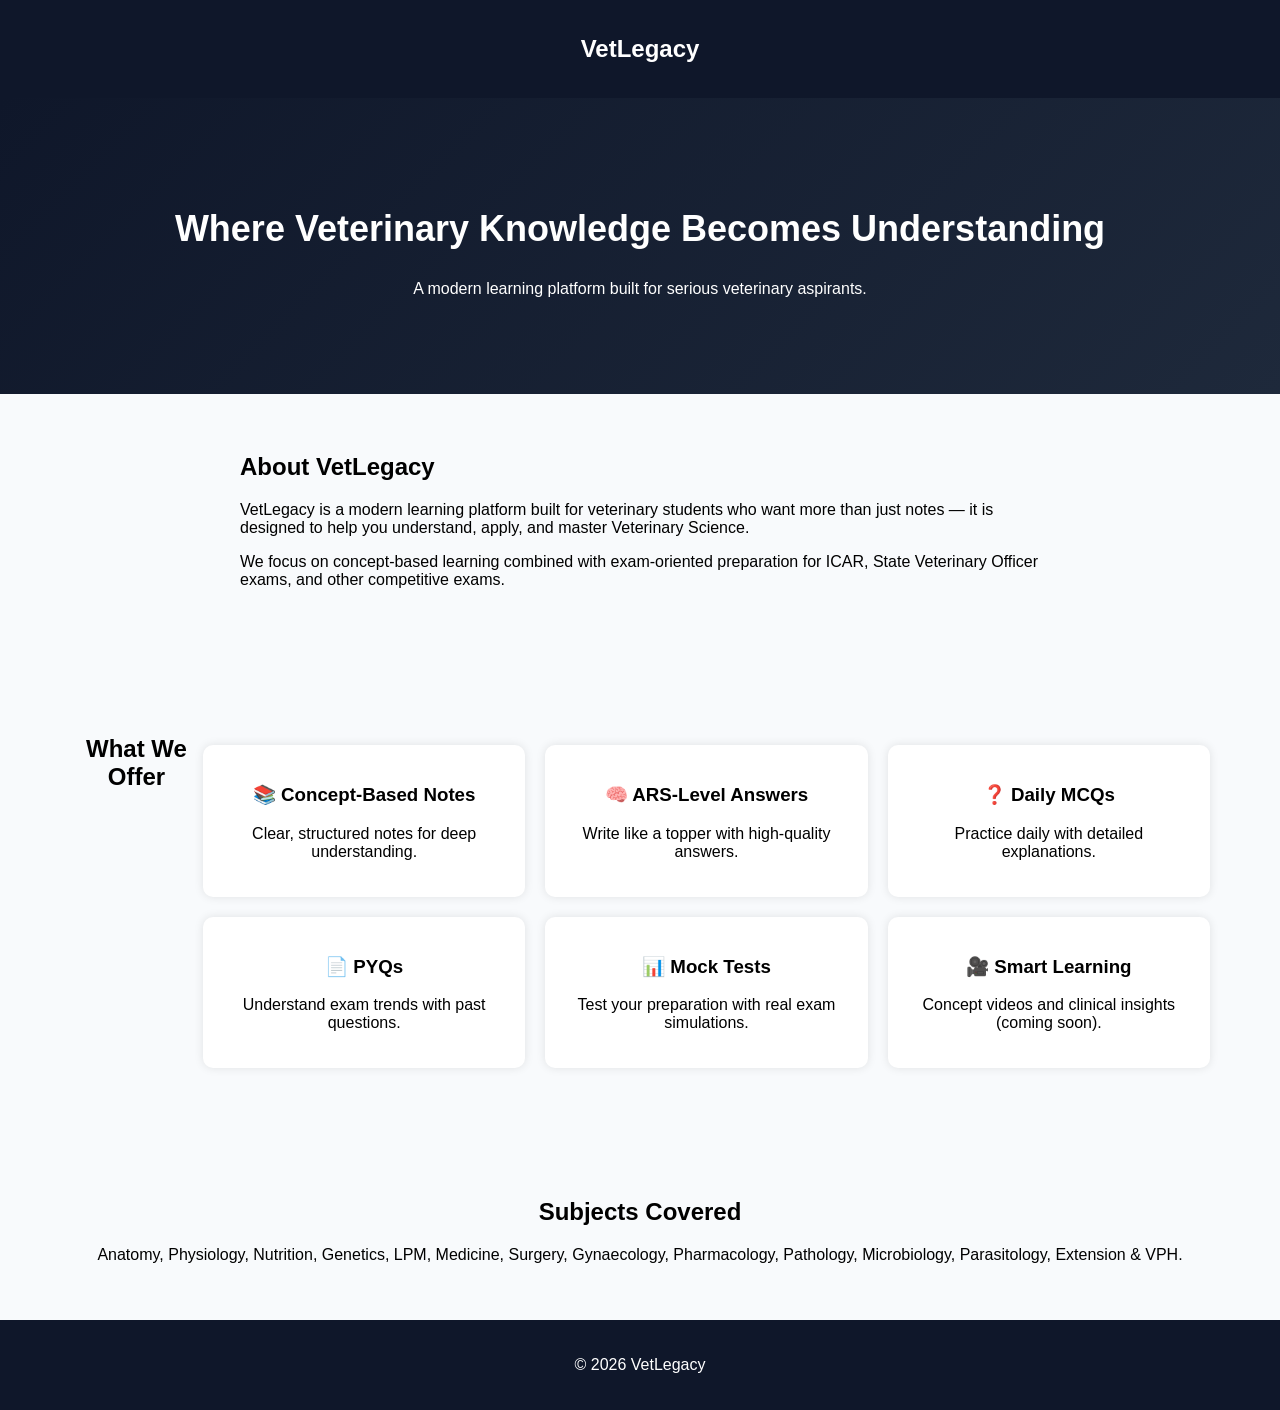
==== about.html @ ffd38403 "Rename about.html.txt to about.html" ====
<!DOCTYPE html>
<html>
<head>
    <title>About VetLegacy</title>
    <link rel="stylesheet" href="style.css">
</head>

<body>

<!-- NAVBAR -->
<header class="navbar">
    <h2>VetLegacy</h2>
</header>

<!-- HERO -->
<section class="about-hero">
    <h1>Where Veterinary Knowledge Becomes Understanding</h1>
    <p>
        A modern learning platform built for serious veterinary aspirants.
    </p>
</section>

<!-- ABOUT CONTENT -->
<section class="about-content">

    <h2>About VetLegacy</h2>

    <p>
        VetLegacy is a modern learning platform built for veterinary students who want more than just notes — 
        it is designed to help you understand, apply, and master Veterinary Science.
    </p>

    <p>
        We focus on concept-based learning combined with exam-oriented preparation for ICAR, 
        State Veterinary Officer exams, and other competitive exams.
    </p>

</section>

<!-- FEATURES -->
<section class="features">

    <h2>What We Offer</h2>

    <div class="feature-grid">

        <div class="feature-card">
            <h3>📚 Concept-Based Notes</h3>
            <p>Clear, structured notes for deep understanding.</p>
        </div>

        <div class="feature-card">
            <h3>🧠 ARS-Level Answers</h3>
            <p>Write like a topper with high-quality answers.</p>
        </div>

        <div class="feature-card">
            <h3>❓ Daily MCQs</h3>
            <p>Practice daily with detailed explanations.</p>
        </div>

        <div class="feature-card">
            <h3>📄 PYQs</h3>
            <p>Understand exam trends with past questions.</p>
        </div>

        <div class="feature-card">
            <h3>📊 Mock Tests</h3>
            <p>Test your preparation with real exam simulations.</p>
        </div>

        <div class="feature-card">
            <h3>🎥 Smart Learning</h3>
            <p>Concept videos and clinical insights (coming soon).</p>
        </div>

    </div>

</section>

<!-- SUBJECTS -->
<section class="subjects">

    <h2>Subjects Covered</h2>

    <p>
        Anatomy, Physiology, Nutrition, Genetics, LPM, Medicine, Surgery, Gynaecology,
        Pharmacology, Pathology, Microbiology, Parasitology, Extension & VPH.
    </p>

</section>

<!-- FOOTER -->
<footer>
    <p>© 2026 VetLegacy</p>
</footer>

</body>
</html>
---- style.css ----
body {
  font-family: Arial;
  margin: 0;
  background: #f4f4f4;
}

header {
  background: #2c3e50;
  color: white;
  padding: 20px;
  text-align: center;
}

nav {
  background: #34495e;
  padding: 10px;
  text-align: center;
}

nav a {
  color: white;
  margin: 10px;
  text-decoration: none;
}

.hero {
  padding: 50px;
  text-align: center;
  background: #1abc9c;
  color: white;
}

.features {
  display: flex;
  justify-content: center;
  margin: 20px;
}

.card {
  background: white;
  padding: 20px;
  margin: 10px;
  border-radius: 10px;
}.hero {
    background: linear-gradient(135deg, #0f172a, #1e293b);
    color: white;
    padding: 100px 20px;
}

.hero h1 {
    font-size: 40px;
    margin-bottom: 20px;
}

.hero p {
    font-size: 18px;
    max-width: 600px;
    margin: auto;
    line-height: 1.5;
}

.btn {
    display: inline-block;
    margin-top: 20px;
    padding: 12px 25px;
    background: #22c55e;
    color: white;
    text-decoration: none;
    border-radius: 8px;
}body {
    font-family: Arial;
    margin: 0;
    background: #f8fafc;
}

/* NAVBAR */
.navbar {
    background: #0f172a;
    color: white;
    padding: 15px 30px;
}

/* HERO */
.about-hero {
    background: linear-gradient(135deg, #0f172a, #1e293b);
    color: white;
    padding: 80px 20px;
    text-align: center;
}

.about-hero h1 {
    font-size: 36px;
}

.about-content {
    padding: 40px;
    max-width: 800px;
    margin: auto;
}

/* FEATURES */
.features {
    padding: 50px;
    text-align: center;
}

.feature-grid {
    display: grid;
    grid-template-columns: repeat(3, 1fr);
    gap: 20px;
    margin-top: 30px;
}

.feature-card {
    background: white;
    padding: 20px;
    border-radius: 10px;
    box-shadow: 0 0 10px rgba(0,0,0,0.1);
}

/* SUBJECTS */
.subjects {
    padding: 40px;
    text-align: center;
}

/* FOOTER */
footer {
    background: #0f172a;
    color: white;
    padding: 20px;
    text-align: center;
}
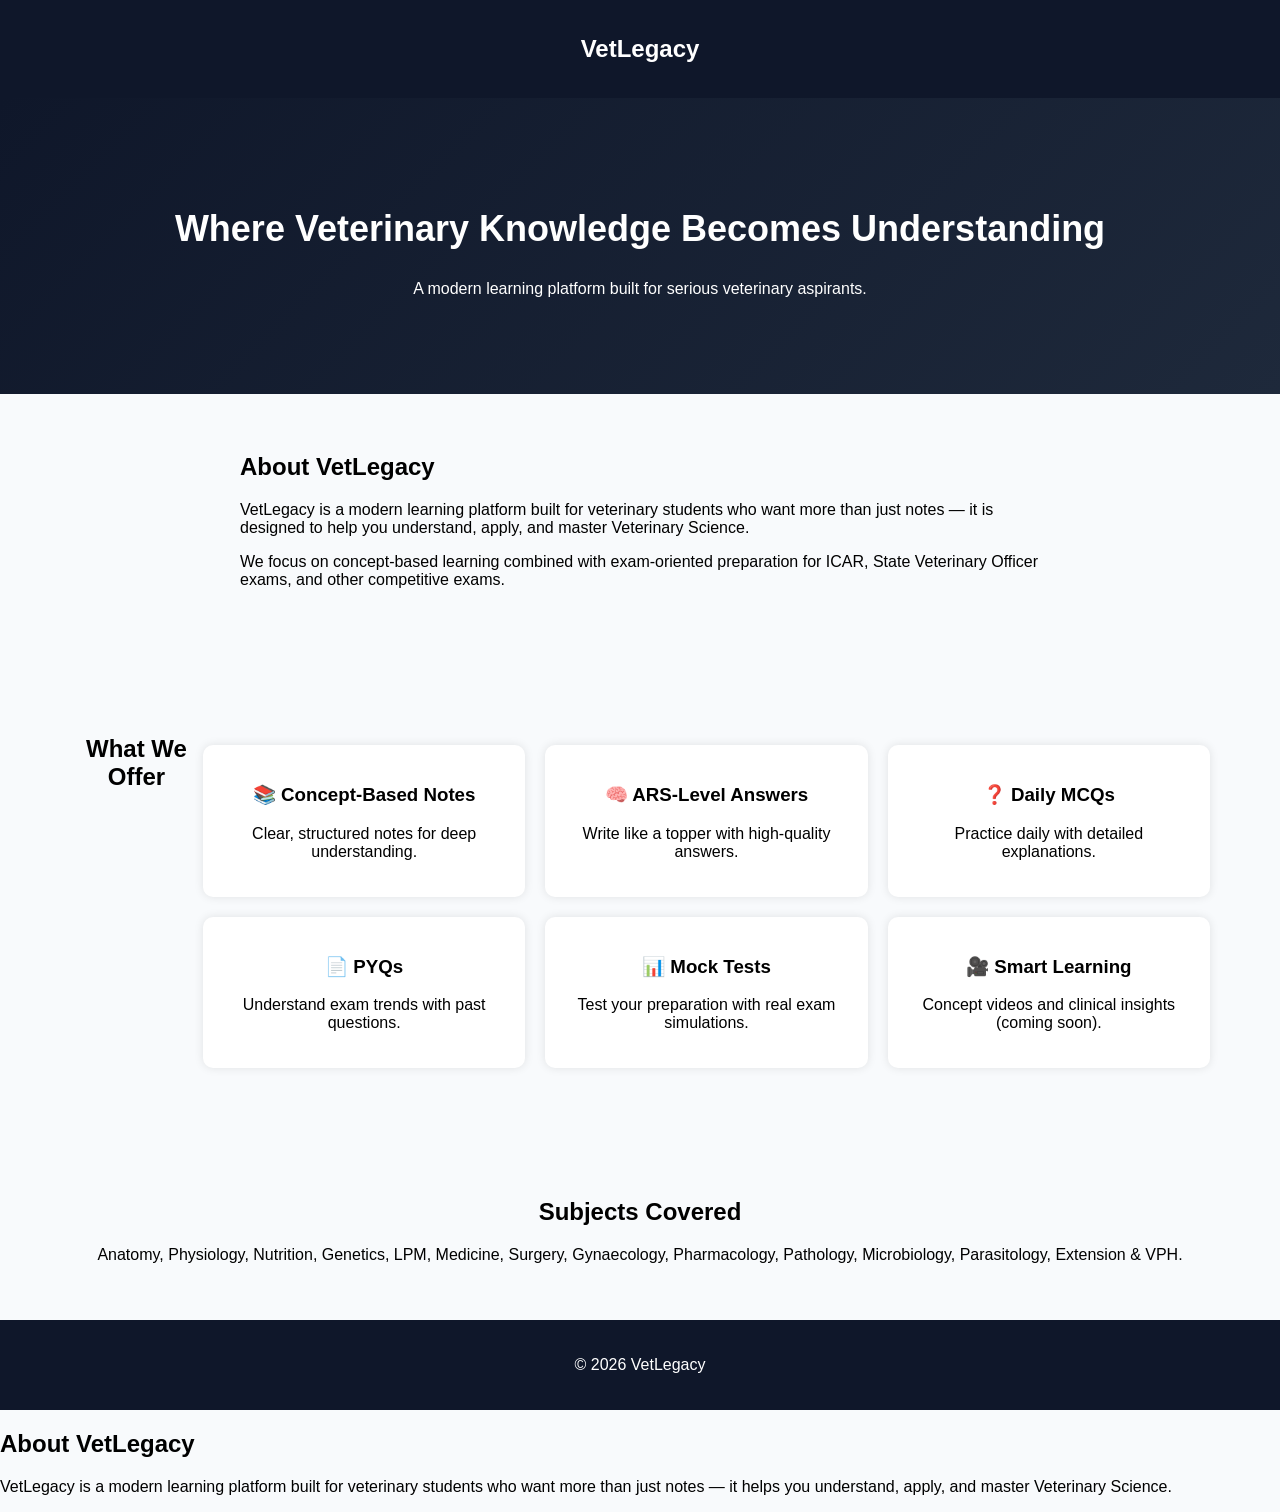
==== commit f2a0156f: "Refactor about.html structure and content" ====
--- a/about.html
+++ b/about.html
@@ -97,3 +97,17 @@
 
 </body>
 </html>
+<section class="about-section">
+
+    <div class="about-container">
+
+        <h2>About VetLegacy</h2>
+
+        <p>
+            VetLegacy is a modern learning platform built for veterinary students who want more than just notes —
+            it helps you understand, apply, and master Veterinary Science.
+        </p>
+
+    </div>
+
+</section>
--- a/style.css
+++ b/style.css
@@ -130,4 +130,30 @@
     color: white;
     padding: 20px;
     text-align: center;
-} 
+} .icon {
+    font-size: 30px;
+    color: #22c55e;
+    margin-bottom: 10px;
+}
+.feature-card {
+    transition: 0.3s;
+}
+
+.feature-card:hover {
+    transform: translateY(-8px);
+    box-shadow: 0 10px 20px rgba(0,0,0,0.15);
+}@media (max-width: 768px) {
+
+    .feature-grid {
+        grid-template-columns: 1fr;
+    }
+
+    .about-hero h1 {
+        font-size: 24px;
+    }
+
+    .about-content {
+        padding: 20px;
+    }
+
+}
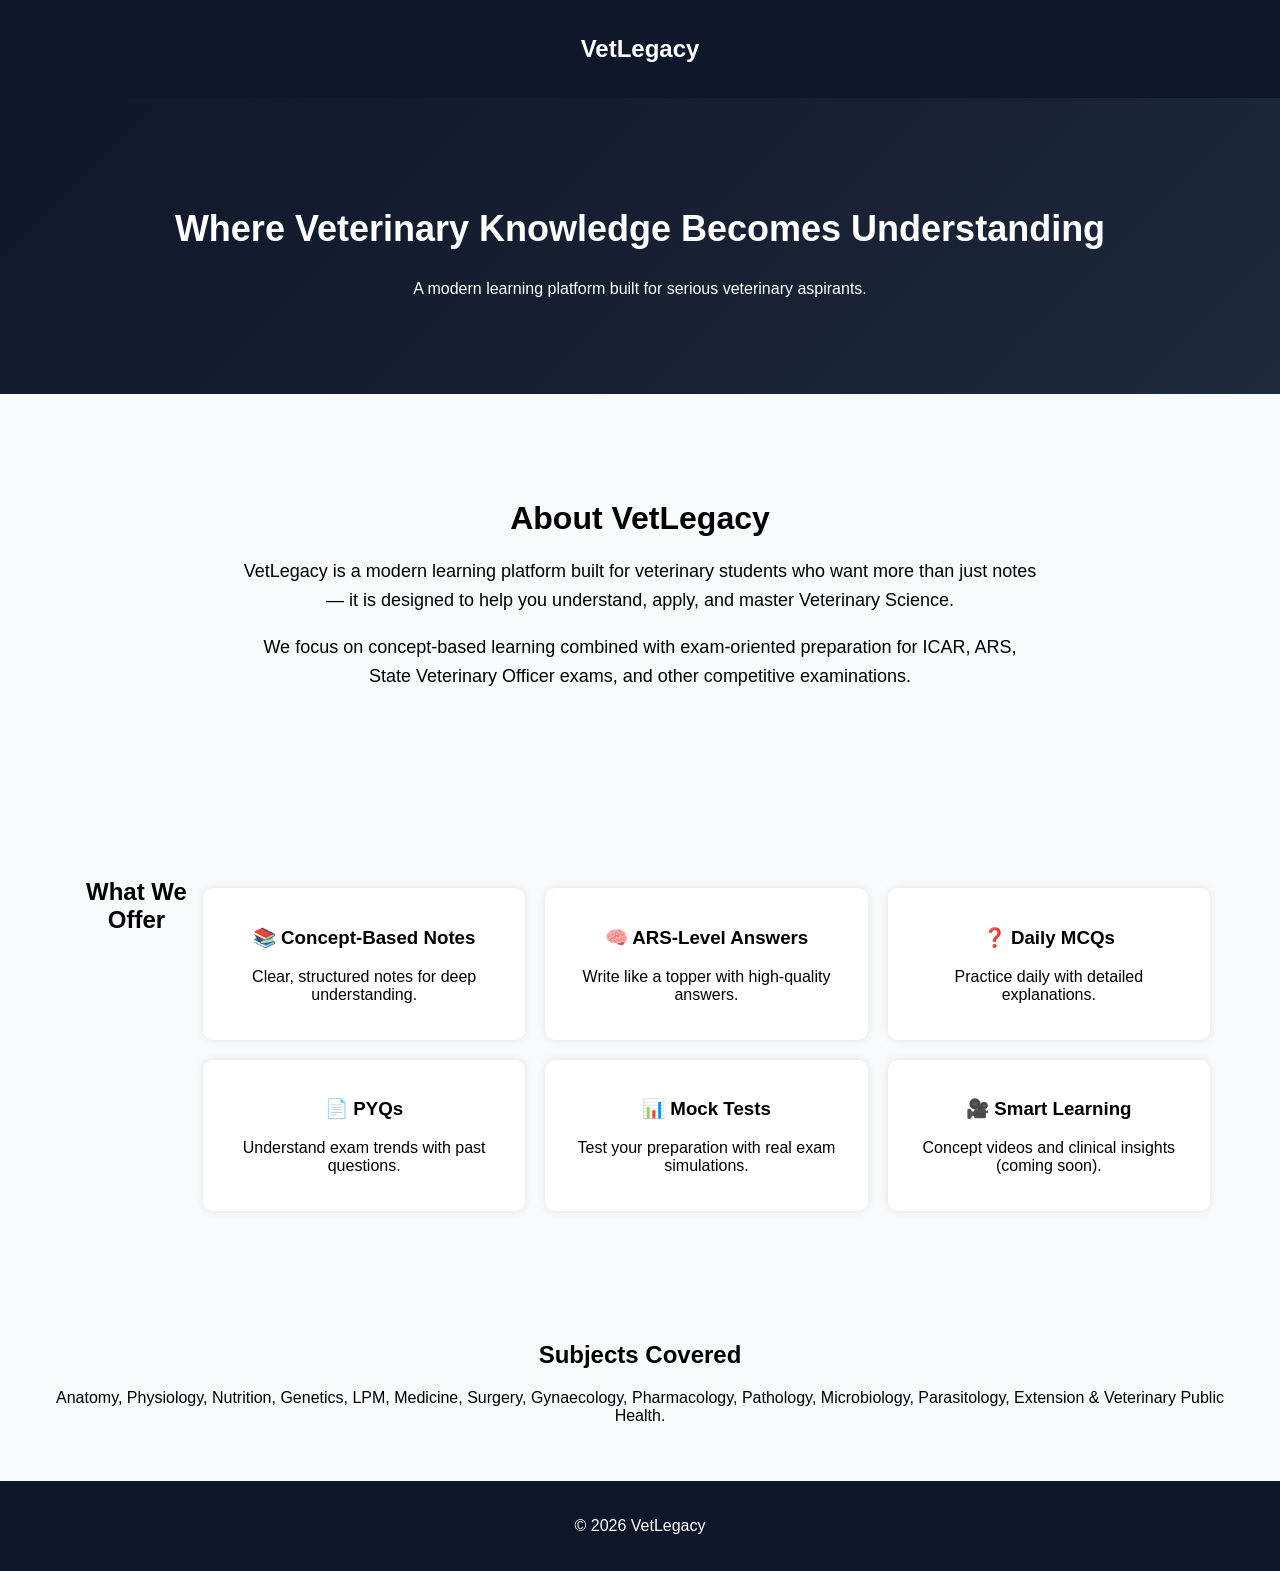
==== commit 31c5968c: "Refactor About page structure and content Updated the structure and content of the About page, conso" ====
--- a/about.html
+++ b/about.html
@@ -1,6 +1,8 @@
 <!DOCTYPE html>
-<html>
+<html lang="en">
 <head>
+    <meta charset="UTF-8">
+    <meta name="viewport" content="width=device-width, initial-scale=1.0">
     <title>About VetLegacy</title>
     <link rel="stylesheet" href="style.css">
 </head>
@@ -20,20 +22,24 @@
     </p>
 </section>
 
-<!-- ABOUT CONTENT -->
-<section class="about-content">
+<!-- ABOUT (MAIN SECTION - ONLY ONE) -->
+<section class="about-section">
 
-    <h2>About VetLegacy</h2>
+    <div class="about-container">
 
-    <p>
-        VetLegacy is a modern learning platform built for veterinary students who want more than just notes — 
-        it is designed to help you understand, apply, and master Veterinary Science.
-    </p>
+        <h2>About VetLegacy</h2>
 
-    <p>
-        We focus on concept-based learning combined with exam-oriented preparation for ICAR, 
-        State Veterinary Officer exams, and other competitive exams.
-    </p>
+        <p>
+            VetLegacy is a modern learning platform built for veterinary students who want more than just notes —
+            it is designed to help you understand, apply, and master Veterinary Science.
+        </p>
+
+        <p>
+            We focus on concept-based learning combined with exam-oriented preparation for ICAR, ARS,
+            State Veterinary Officer exams, and other competitive examinations.
+        </p>
+
+    </div>
 
 </section>
 
@@ -85,7 +91,7 @@
 
     <p>
         Anatomy, Physiology, Nutrition, Genetics, LPM, Medicine, Surgery, Gynaecology,
-        Pharmacology, Pathology, Microbiology, Parasitology, Extension & VPH.
+        Pharmacology, Pathology, Microbiology, Parasitology, Extension & Veterinary Public Health.
     </p>
 
 </section>
@@ -97,17 +103,3 @@
 
 </body>
 </html>
-<section class="about-section">
-
-    <div class="about-container">
-
-        <h2>About VetLegacy</h2>
-
-        <p>
-            VetLegacy is a modern learning platform built for veterinary students who want more than just notes —
-            it helps you understand, apply, and master Veterinary Science.
-        </p>
-
-    </div>
-
-</section>
--- a/style.css
+++ b/style.css
@@ -157,3 +157,24 @@
     }
 
 }
+.about-section {
+    background: #f8fafc;
+    padding: 80px 20px;
+    display: flex;
+    justify-content: center;
+}
+
+.about-container {
+    max-width: 800px;
+    text-align: center;
+}
+
+.about-container h2 {
+    font-size: 32px;
+    margin-bottom: 20px;
+}
+
+.about-container p {
+    font-size: 18px;
+    line-height: 1.6;
+}
